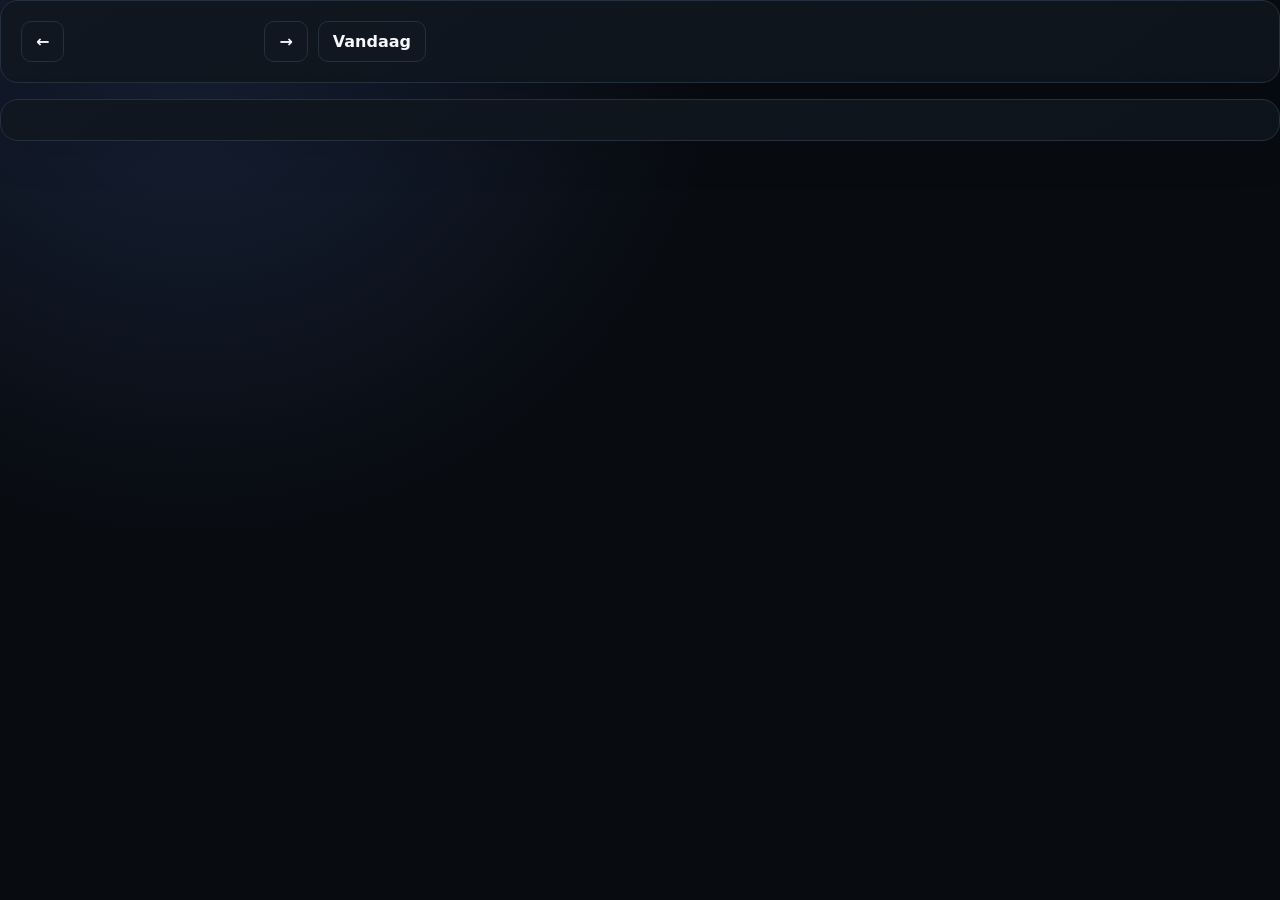
==== agenda.html @ 57651d12 "Add agenda.html as dedicated page" ====
<!doctype html><html lang="nl"><head><meta charset="utf-8"><meta name="viewport" content="width=device-width,initial-scale=1"><title>Agenda</title><link rel="stylesheet" href="style.css"></head><body data-page="agenda"><script src="app.js"></script><script>document.write(shellPage('Agenda','PLANNING','Plan afspraken, deadlines en belangrijke momenten.','+ Afspraak','event'))</script><div class="card"><div class="month-nav"><button class="btn" id="prevMonth">←</button><h2 id="monthTitle"></h2><button class="btn" id="nextMonth">→</button><button class="btn" id="todayMonth">Vandaag</button></div></div><div class="card" style="margin-top:16px"><div id="calendar" class="calendar"></div></div><div id="agendaList" class="items" style="margin-top:16px"></div><div class="modal-backdrop" id="modal"><div class="modal"><div class="modal-head"><h3 id="modalTitle"></h3><button class="modal-close" id="modalClose">×</button></div><form id="modalForm"></form></div></div><div class="toast" id="toast"></div></section></div></main></div></body></html>
---- style.css ----
:root{--bg:#080b10;--bg2:#0c1118;--sidebar:#0a0e14;--panel:#101720;--panel2:#151d27;--panel3:#1a2430;--text:#f5f7fb;--muted:#8995a5;--muted2:#647181;--line:#24303d;--accent:#7c9cff;--accent2:#9b7cff;--good:#55d6a0;--warn:#f3c969;--danger:#ff7180;--shadow:0 24px 70px #0007;--radius:18px}*{box-sizing:border-box}html{scroll-behavior:smooth}body{margin:0;min-height:100vh;background:radial-gradient(circle at 15% 0%,#18233a 0,#080b10 38%),var(--bg);color:var(--text);font-family:Inter,system-ui,-apple-system,sans-serif}body.light{--bg:#f3f6fa;--bg2:#eef2f7;--sidebar:#fff;--panel:#fff;--panel2:#f2f5f8;--panel3:#e9eef4;--text:#111722;--muted:#657181;--muted2:#8995a5;--line:#dce3eb;--shadow:0 20px 60px #18223516;background:var(--bg)}button,input,select,textarea{font:inherit}button{cursor:pointer}a{color:inherit}.app{min-height:100vh;display:flex}.sidebar{position:fixed;inset:0 auto 0 0;width:268px;background:color-mix(in srgb,var(--sidebar) 94%,transparent);border-right:1px solid var(--line);display:flex;flex-direction:column;z-index:50;backdrop-filter:blur(18px)}.brand{padding:22px 18px;border-bottom:1px solid var(--line);display:flex;gap:12px;align-items:center}.brand-mark{width:42px;height:42px;border-radius:13px;display:grid;place-items:center;background:linear-gradient(135deg,var(--accent),var(--accent2));font-weight:900;font-size:20px;box-shadow:0 8px 25px #7c9cff30}.brand strong{display:block}.brand span{display:block;font-size:11px;color:var(--muted);margin-top:3px}.nav-scroll{overflow-y:auto;overflow-x:hidden;flex:1;padding:13px 10px;scrollbar-width:thin}.nav-section{font-size:10px;letter-spacing:.14em;color:var(--muted2);font-weight:800;padding:13px 11px 7px}.nav-item{width:100%;border:0;background:transparent;color:var(--muted);display:flex;align-items:center;gap:11px;padding:11px 12px;border-radius:11px;margin:2px 0;text-align:left;transition:.16s;text-decoration:none}.nav-item .ico{width:21px;text-align:center;font-size:16px}.nav-item:hover{background:#ffffff09;color:var(--text);transform:translateX(1px)}.nav-item.active{background:linear-gradient(90deg,#7c9cff18,#9b7cff10);color:var(--text);box-shadow:inset 3px 0 var(--accent)}.sidebar-footer{border-top:1px solid var(--line);padding:12px}.mini-profile{display:flex;align-items:center;gap:10px;padding:9px;border-radius:12px;background:#ffffff05}.avatar{width:35px;height:35px;border-radius:10px;background:linear-gradient(135deg,var(--accent),var(--accent2));display:grid;place-items:center;font-weight:800}.mini-profile small{color:var(--muted);display:block;margin-top:2px}.main{margin-left:268px;width:calc(100% - 268px);min-width:0;min-height:100vh}.topbar{position:sticky;top:0;height:68px;display:flex;align-items:center;gap:14px;padding:0 clamp(18px,3vw,42px);background:color-mix(in srgb,var(--bg) 82%,transparent);border-bottom:1px solid var(--line);backdrop-filter:blur(18px);z-index:40}.menu{display:none;border:0;background:none;color:var(--text);font-size:22px}.crumb{font-weight:750}.top-search{margin-left:auto;max-width:340px;width:30vw;position:relative}.top-search input{width:100%;background:var(--panel);border:1px solid var(--line);color:var(--text);border-radius:11px;padding:9px 12px 9px 34px;outline:0}.top-search span{position:absolute;left:11px;top:7px;color:var(--muted)}.top-actions{display:flex;gap:8px}.icon-btn{width:38px;height:38px;border:1px solid var(--line);background:var(--panel);color:var(--text);border-radius:10px}.content{max-width:1500px;margin:auto;padding:32px clamp(18px,4vw,52px) 70px}.page-title{display:flex;justify-content:space-between;gap:18px;align-items:flex-end;margin-bottom:25px}.page-title h1{font-size:clamp(30px,4vw,48px);letter-spacing:-.05em;margin:4px 0}.page-title p{color:var(--muted);margin:0;line-height:1.6}.actions{display:flex;gap:8px;flex-wrap:wrap}.btn{border:1px solid var(--line);background:var(--panel);color:var(--text);border-radius:10px;padding:10px 14px;font-weight:700}.btn:hover{background:var(--panel2)}.btn.primary{border:0;background:linear-gradient(135deg,var(--accent),var(--accent2));color:white;box-shadow:0 10px 24px #7c9cff22}.btn.danger{color:var(--danger);border-color:#ff718033;background:#ff718010}.grid{display:grid;gap:16px}.grid-2{grid-template-columns:repeat(2,minmax(0,1fr))}.grid-4{grid-template-columns:repeat(4,minmax(0,1fr))}.card{background:linear-gradient(145deg,var(--panel),color-mix(in srgb,var(--panel) 85%,#000));border:1px solid var(--line);border-radius:var(--radius);padding:20px;box-shadow:0 12px 40px #0002}.card:hover{border-color:color-mix(in srgb,var(--accent) 28%,var(--line))}.card-head{display:flex;justify-content:space-between;gap:15px;align-items:flex-start}.card h3{margin:4px 0 0;font-size:16px}.muted{color:var(--muted)}.kicker,.eyebrow{color:var(--accent);font-size:10px;letter-spacing:.14em;font-weight:850}.hero{display:grid;grid-template-columns:1fr auto;gap:25px;align-items:end;margin-bottom:24px}.hero h1{font-size:clamp(34px,5vw,58px);letter-spacing:-.06em;margin:6px 0}.hero .dot{color:var(--accent)}.clock{font-size:clamp(34px,5vw,58px);font-weight:800;letter-spacing:-.06em}.date-line{color:var(--muted)}.search-card{display:flex;align-items:center;gap:8px;background:var(--panel);border:1px solid var(--line);padding:8px 9px 8px 15px;border-radius:16px;box-shadow:var(--shadow);margin-bottom:18px}.search-symbol{font-size:22px;color:var(--muted)}.search-card input{flex:1;min-width:0;border:0;outline:0;background:none;color:var(--text);font-size:15px}.select,.input,.setting input,.setting select,.modal input,.modal select,.modal textarea{border:1px solid var(--line);background:var(--panel2);color:var(--text);border-radius:9px;padding:10px;outline:0}.widget-grid{grid-template-columns:repeat(12,minmax(0,1fr));align-items:stretch}.widget{grid-column:span 4;min-width:0;position:relative}.widget.wide{grid-column:span 8}.widget.dragging{opacity:.45}.drag-handle{color:var(--muted2);cursor:grab}.weather-big{display:flex;align-items:center;gap:16px;margin-top:24px}.weather-temp{font-size:54px;font-weight:850;letter-spacing:-.07em}.weather-icon{font-size:32px}.weather-meta{display:grid;gap:4px}.list{display:grid;gap:8px;margin-top:14px}.list-row{display:flex;gap:10px;align-items:center;padding:10px 0;border-bottom:1px solid #ffffff08}.list-row:last-child{border-bottom:0}.row-main{flex:1;min-width:0}.row-main strong{display:block;white-space:nowrap;overflow:hidden;text-overflow:ellipsis}.row-main small{display:block;color:var(--muted);margin-top:3px}.check{width:21px;height:21px;border:1px solid #566477;background:transparent;border-radius:6px;color:white;flex:0 0 auto}.check.done{background:var(--good);border-color:var(--good)}.quick-grid{display:grid;grid-template-columns:repeat(4,1fr);gap:9px;margin-top:15px}.quick{min-height:78px;border:1px solid var(--line);border-radius:12px;background:#ffffff03;text-decoration:none;display:grid;place-items:center;align-content:center;gap:7px;font-size:11px}.quick:hover{background:#ffffff08}.quick b{font-size:21px}.progress{height:9px;background:#ffffff0a;border-radius:99px;overflow:hidden;margin:13px 0 7px}.bar{height:100%;border-radius:99px;background:linear-gradient(90deg,var(--accent),var(--accent2));transition:.3s}.goal-line{display:flex;justify-content:space-between;font-size:12px;color:var(--muted)}.empty{padding:25px;text-align:center;color:var(--muted);border:1px dashed var(--line);border-radius:13px}.toolbar{display:flex;gap:8px;align-items:center;flex-wrap:wrap;margin-bottom:16px}.filter{border:1px solid var(--line);background:var(--panel);color:var(--muted);border-radius:9px;padding:8px 12px}.filter.active{color:var(--text);background:var(--panel2)}.search-inline{flex:1;min-width:200px;background:var(--panel);border:1px solid var(--line);color:var(--text);border-radius:9px;padding:9px 11px;outline:0}.items{display:grid;gap:10px}.item{display:flex;align-items:center;gap:13px;padding:15px 16px;background:var(--panel);border:1px solid var(--line);border-radius:14px}.item-main{flex:1;min-width:0}.item-main strong{display:block}.item-main small{display:block;color:var(--muted);margin-top:4px}.item-actions{display:flex;gap:6px;flex-wrap:wrap}.tag{display:inline-flex;border:1px solid var(--line);background:#ffffff05;color:var(--muted);padding:4px 8px;border-radius:99px;font-size:10px;font-weight:750}.calendar{display:grid;grid-template-columns:repeat(7,1fr);gap:7px}.cal-head{text-align:center;color:var(--muted);font-size:11px;font-weight:800;padding:8px}.cal-day{min-height:105px;border:1px solid var(--line);border-radius:11px;background:var(--panel);padding:9px}.cal-day.muted-day{opacity:.45}.cal-day.today{border-color:var(--accent);box-shadow:inset 0 0 0 1px #7c9cff22}.day-number{font-weight:800}.day-events{display:grid;gap:4px;margin-top:8px}.day-event{font-size:10px;padding:4px 5px;border-radius:5px;background:#7c9cff15;color:var(--accent);white-space:nowrap;overflow:hidden;text-overflow:ellipsis}.month-nav{display:flex;align-items:center;gap:10px}.month-nav h2{margin:0;min-width:180px;text-align:center}.goal-grid,.link-grid,.habit-grid{display:grid;grid-template-columns:repeat(3,minmax(0,1fr));gap:15px}.goal-controls{display:flex;gap:7px;margin-top:13px}.goal-controls input{flex:1}.link-card{display:flex;align-items:center;gap:12px}.link-symbol{width:43px;height:43px;display:grid;place-items:center;border-radius:12px;background:#ffffff08;font-weight:800}.link-info{flex:1;min-width:0}.link-info strong,.link-info small{display:block;white-space:nowrap;overflow:hidden;text-overflow:ellipsis}.link-info small{color:var(--muted);margin-top:4px}.notes-layout{display:grid;grid-template-columns:280px 1fr;min-height:650px;border:1px solid var(--line);border-radius:16px;overflow:hidden;background:var(--panel)}.note-list{border-right:1px solid var(--line);overflow:auto}.note-list-head{padding:12px;border-bottom:1px solid var(--line)}.note-list-head input{width:100%;background:var(--panel2);border:1px solid var(--line);color:var(--text);padding:9px;border-radius:9px;outline:0}.note-item{padding:13px 15px;border:0;border-bottom:1px solid #ffffff08;background:none;color:var(--text);width:100%;text-align:left}.note-item.active{background:#7c9cff12}.note-item strong,.note-item small{display:block;white-space:nowrap;overflow:hidden;text-overflow:ellipsis}.note-item small{color:var(--muted);margin-top:4px}.note-editor{display:flex;flex-direction:column}.note-editor input{font-size:22px;font-weight:800;background:none;border:0;border-bottom:1px solid var(--line);color:var(--text);padding:19px;outline:0}.note-editor textarea{flex:1;min-height:500px;resize:none;background:none;border:0;color:var(--text);padding:20px;outline:0;line-height:1.75}.note-toolbar{padding:9px 15px;border-top:1px solid var(--line);color:var(--muted);font-size:11px}.settings-grid{display:grid;grid-template-columns:repeat(2,minmax(0,1fr));gap:15px}.setting{display:flex;flex-direction:column;gap:9px}.setting label{font-weight:800}.setting small{color:var(--muted);line-height:1.5}.segmented{display:flex;gap:5px}.segmented button{flex:1;border:1px solid var(--line);background:transparent;color:var(--muted);padding:9px;border-radius:8px}.segmented button.active{background:#ffffff0b;color:var(--text)}.dropzone{border:1px dashed var(--line);padding:28px;border-radius:14px;text-align:center;color:var(--muted)}.stats-number{font-size:34px;font-weight:850;letter-spacing:-.06em;margin-top:8px}.stat-card{min-height:135px}.chart{display:flex;align-items:flex-end;gap:8px;height:180px;padding-top:20px}.bar-col{flex:1;display:flex;flex-direction:column;align-items:center;justify-content:flex-end;height:100%;gap:6px}.bar-col i{width:100%;max-width:40px;background:linear-gradient(180deg,var(--accent),var(--accent2));border-radius:7px 7px 3px 3px;min-height:3px}.bar-col span{font-size:10px;color:var(--muted)}.timer{display:grid;place-items:center;text-align:center;padding:35px}.timer-display{font-size:clamp(70px,12vw,150px);font-weight:900;letter-spacing:-.08em}.timer-ring{width:min(420px,80vw);aspect-ratio:1;border-radius:50%;display:grid;place-items:center;border:10px solid #ffffff08;box-shadow:inset 0 0 0 2px var(--line)}.timer-controls{display:flex;gap:9px;justify-content:center;margin-top:25px;flex-wrap:wrap}.habit-card{display:grid;gap:12px}.habit-days{display:grid;grid-template-columns:repeat(7,1fr);gap:5px}.habit-day{aspect-ratio:1;border:1px solid var(--line);border-radius:7px;background:#ffffff03;color:var(--muted);font-size:10px}.habit-day.done{background:var(--good);color:#08120e;border-color:var(--good)}.modal-backdrop{position:fixed;inset:0;background:#0009;backdrop-filter:blur(8px);display:none;align-items:center;justify-content:center;padding:18px;z-index:100}.modal-backdrop.open{display:flex}.modal{width:min(560px,100%);max-height:90vh;overflow:auto;background:var(--panel);border:1px solid var(--line);border-radius:18px;padding:20px;box-shadow:var(--shadow)}.modal-head{display:flex;justify-content:space-between;align-items:center;margin-bottom:15px}.modal-head h3{margin:0}.modal-close{border:0;background:none;color:var(--muted);font-size:26px}.form-grid{display:grid;gap:11px}.form-grid label{font-size:12px;color:var(--muted)}.form-grid label input,.form-grid label select,.form-grid label textarea{display:block;margin-top:6px;width:100%}.form-grid textarea{min-height:100px;resize:vertical}.toast{position:fixed;right:20px;bottom:20px;z-index:150;background:var(--text);color:var(--bg);padding:11px 15px;border-radius:10px;font-size:13px;font-weight:750;opacity:0;transform:translateY(15px);pointer-events:none;transition:.2s}.toast.show{opacity:1;transform:none}.drag-note{padding:10px 12px;border:1px dashed var(--line);border-radius:10px;color:var(--muted);font-size:12px}@media(max-width:1050px){.widget{grid-column:span 6}.widget.wide{grid-column:span 12}.grid-4{grid-template-columns:repeat(2,1fr)}.goal-grid,.link-grid,.habit-grid{grid-template-columns:repeat(2,1fr)}}@media(max-width:820px){.sidebar{transform:translateX(-100%);transition:.2s;box-shadow:20px 0 60px #0008}.sidebar.open{transform:none}.main{margin-left:0;width:100%}.menu{display:block}.top-search{display:none}.grid-2,.settings-grid{grid-template-columns:1fr}.notes-layout{grid-template-columns:1fr}.note-list{max-height:230px;border-right:0;border-bottom:1px solid var(--line)}.page-title{align-items:flex-start;flex-direction:column}.calendar{gap:4px}.cal-day{min-height:80px}.day-events{display:none}}@media(max-width:580px){.content{padding:22px 14px 50px}.hero{grid-template-columns:1fr}.clock{font-size:38px}.search-card select{display:none}.widget,.widget.wide{grid-column:1/-1}.quick-grid{grid-template-columns:repeat(2,1fr)}.grid-4,.goal-grid,.link-grid,.habit-grid{grid-template-columns:1fr}.calendar{grid-template-columns:repeat(7,minmax(38px,1fr));overflow:auto}.cal-day{min-width:38px;min-height:58px;padding:6px}.month-nav h2{min-width:0;font-size:17px}.item{align-items:flex-start}.timer-ring{width:85vw}.timer-display{font-size:64px}}
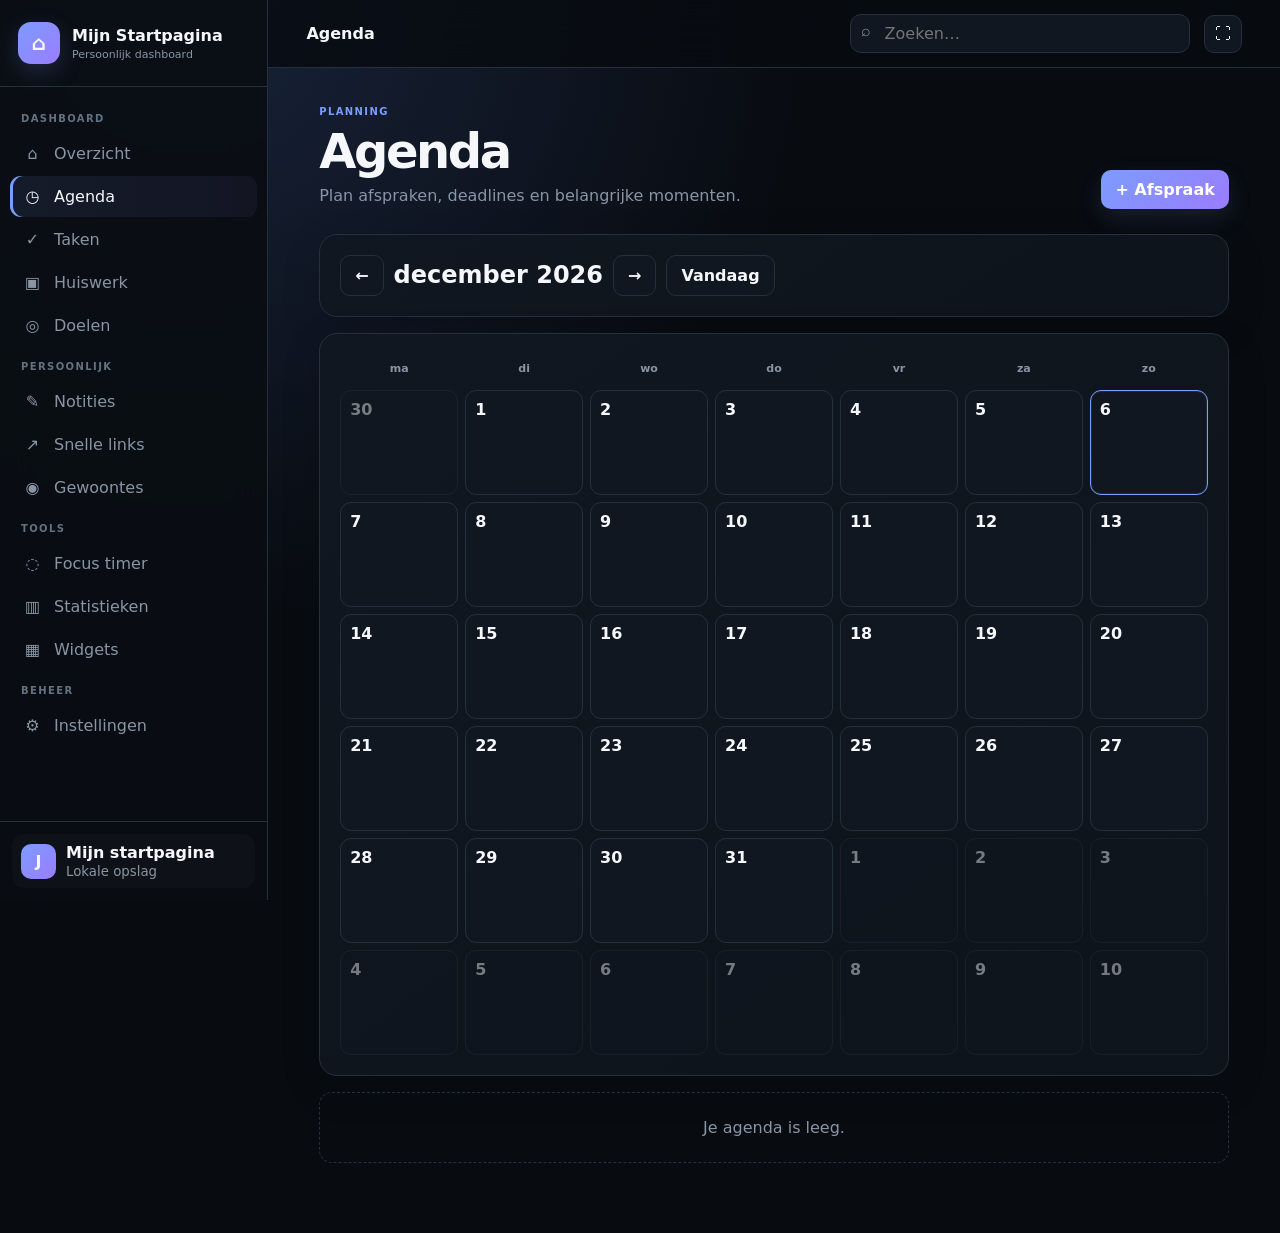
==== commit 30d32280: "Fix agenda script reference" ====
--- a/agenda.html
+++ b/agenda.html
@@ -1 +1 @@
-<!doctype html><html lang="nl"><head><meta charset="utf-8"><meta name="viewport" content="width=device-width,initial-scale=1"><title>Agenda</title><link rel="stylesheet" href="style.css"></head><body data-page="agenda"><script src="app.js"></script><script>document.write(shellPage('Agenda','PLANNING','Plan afspraken, deadlines en belangrijke momenten.','+ Afspraak','event'))</script><div class="card"><div class="month-nav"><button class="btn" id="prevMonth">←</button><h2 id="monthTitle"></h2><button class="btn" id="nextMonth">→</button><button class="btn" id="todayMonth">Vandaag</button></div></div><div class="card" style="margin-top:16px"><div id="calendar" class="calendar"></div></div><div id="agendaList" class="items" style="margin-top:16px"></div><div class="modal-backdrop" id="modal"><div class="modal"><div class="modal-head"><h3 id="modalTitle"></h3><button class="modal-close" id="modalClose">×</button></div><form id="modalForm"></form></div></div><div class="toast" id="toast"></div></section></div></main></div></body></html>+<!doctype html><html lang="nl"><head><meta charset="utf-8"><meta name="viewport" content="width=device-width,initial-scale=1"><title>Agenda</title><link rel="stylesheet" href="style.css"></head><body data-page="agenda"><script src="script.js"></script><script>document.write(shellPage('Agenda','PLANNING','Plan afspraken, deadlines en belangrijke momenten.','+ Afspraak','event'))</script><div class="card"><div class="month-nav"><button class="btn" id="prevMonth">←</button><h2 id="monthTitle"></h2><button class="btn" id="nextMonth">→</button><button class="btn" id="todayMonth">Vandaag</button></div></div><div class="card" style="margin-top:16px"><div id="calendar" class="calendar"></div></div><div id="agendaList" class="items" style="margin-top:16px"></div><div class="modal-backdrop" id="modal"><div class="modal"><div class="modal-head"><h3 id="modalTitle"></h3><button class="modal-close" id="modalClose">×</button></div><form id="modalForm"></form></div></div><div class="toast" id="toast"></div></section></div></main></div></body></html>
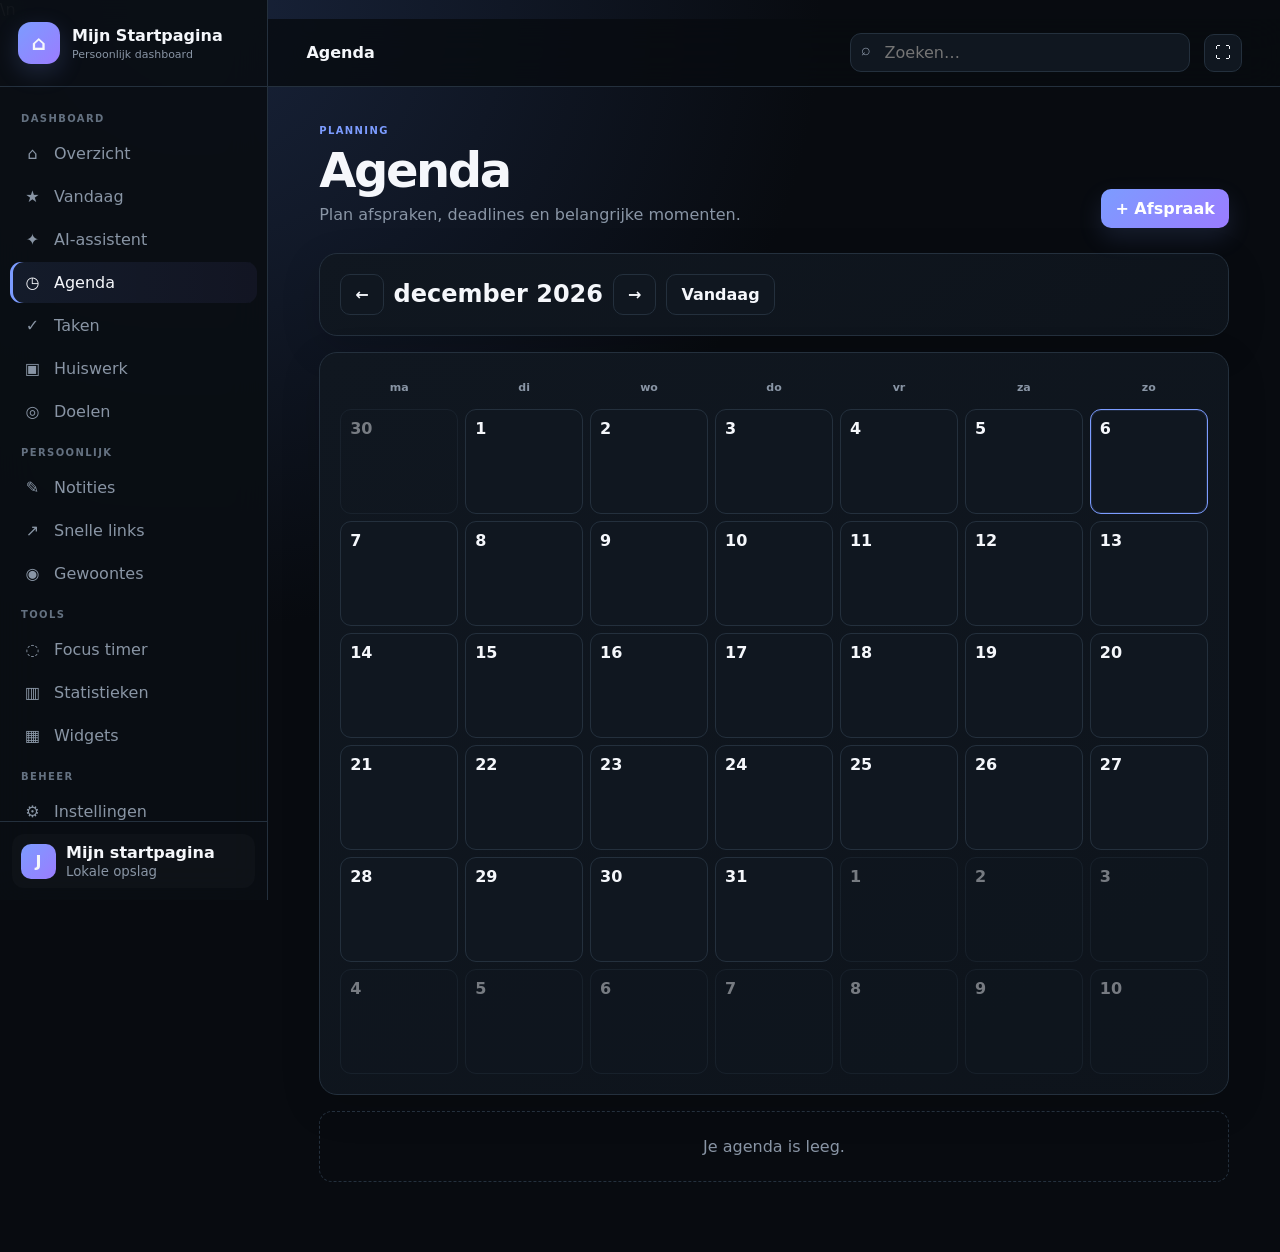
==== commit 77c5d592: "Connect pages to backend bridge" ====
--- a/agenda.html
+++ b/agenda.html
@@ -1 +1 @@
-<!doctype html><html lang="nl"><head><meta charset="utf-8"><meta name="viewport" content="width=device-width,initial-scale=1"><title>Agenda</title><link rel="stylesheet" href="style.css"></head><body data-page="agenda"><script src="script.js"></script><script>document.write(shellPage('Agenda','PLANNING','Plan afspraken, deadlines en belangrijke momenten.','+ Afspraak','event'))</script><div class="card"><div class="month-nav"><button class="btn" id="prevMonth">←</button><h2 id="monthTitle"></h2><button class="btn" id="nextMonth">→</button><button class="btn" id="todayMonth">Vandaag</button></div></div><div class="card" style="margin-top:16px"><div id="calendar" class="calendar"></div></div><div id="agendaList" class="items" style="margin-top:16px"></div><div class="modal-backdrop" id="modal"><div class="modal"><div class="modal-head"><h3 id="modalTitle"></h3><button class="modal-close" id="modalClose">×</button></div><form id="modalForm"></form></div></div><div class="toast" id="toast"></div></section></div></main></div></body></html>+<!doctype html><html lang="nl"><head><meta charset="utf-8"><meta name="viewport" content="width=device-width,initial-scale=1"><title>Agenda</title><link rel="stylesheet" href="style.css"></head><body data-page="agenda"><script src="backend-client.js"></script>\n    <script src="script.js"></script><script>document.write(shellPage('Agenda','PLANNING','Plan afspraken, deadlines en belangrijke momenten.','+ Afspraak','event'))</script><div class="card"><div class="month-nav"><button class="btn" id="prevMonth">←</button><h2 id="monthTitle"></h2><button class="btn" id="nextMonth">→</button><button class="btn" id="todayMonth">Vandaag</button></div></div><div class="card" style="margin-top:16px"><div id="calendar" class="calendar"></div></div><div id="agendaList" class="items" style="margin-top:16px"></div><div class="modal-backdrop" id="modal"><div class="modal"><div class="modal-head"><h3 id="modalTitle"></h3><button class="modal-close" id="modalClose">×</button></div><form id="modalForm"></form></div></div><div class="toast" id="toast"></div></section></div></main></div></body></html>
--- a/style.css
+++ b/style.css
@@ -1 +1,4 @@
-:root{--bg:#080b10;--bg2:#0c1118;--sidebar:#0a0e14;--panel:#101720;--panel2:#151d27;--panel3:#1a2430;--text:#f5f7fb;--muted:#8995a5;--muted2:#647181;--line:#24303d;--accent:#7c9cff;--accent2:#9b7cff;--good:#55d6a0;--warn:#f3c969;--danger:#ff7180;--shadow:0 24px 70px #0007;--radius:18px}*{box-sizing:border-box}html{scroll-behavior:smooth}body{margin:0;min-height:100vh;background:radial-gradient(circle at 15% 0%,#18233a 0,#080b10 38%),var(--bg);color:var(--text);font-family:Inter,system-ui,-apple-system,sans-serif}body.light{--bg:#f3f6fa;--bg2:#eef2f7;--sidebar:#fff;--panel:#fff;--panel2:#f2f5f8;--panel3:#e9eef4;--text:#111722;--muted:#657181;--muted2:#8995a5;--line:#dce3eb;--shadow:0 20px 60px #18223516;background:var(--bg)}button,input,select,textarea{font:inherit}button{cursor:pointer}a{color:inherit}.app{min-height:100vh;display:flex}.sidebar{position:fixed;inset:0 auto 0 0;width:268px;background:color-mix(in srgb,var(--sidebar) 94%,transparent);border-right:1px solid var(--line);display:flex;flex-direction:column;z-index:50;backdrop-filter:blur(18px)}.brand{padding:22px 18px;border-bottom:1px solid var(--line);display:flex;gap:12px;align-items:center}.brand-mark{width:42px;height:42px;border-radius:13px;display:grid;place-items:center;background:linear-gradient(135deg,var(--accent),var(--accent2));font-weight:900;font-size:20px;box-shadow:0 8px 25px #7c9cff30}.brand strong{display:block}.brand span{display:block;font-size:11px;color:var(--muted);margin-top:3px}.nav-scroll{overflow-y:auto;overflow-x:hidden;flex:1;padding:13px 10px;scrollbar-width:thin}.nav-section{font-size:10px;letter-spacing:.14em;color:var(--muted2);font-weight:800;padding:13px 11px 7px}.nav-item{width:100%;border:0;background:transparent;color:var(--muted);display:flex;align-items:center;gap:11px;padding:11px 12px;border-radius:11px;margin:2px 0;text-align:left;transition:.16s;text-decoration:none}.nav-item .ico{width:21px;text-align:center;font-size:16px}.nav-item:hover{background:#ffffff09;color:var(--text);transform:translateX(1px)}.nav-item.active{background:linear-gradient(90deg,#7c9cff18,#9b7cff10);color:var(--text);box-shadow:inset 3px 0 var(--accent)}.sidebar-footer{border-top:1px solid var(--line);padding:12px}.mini-profile{display:flex;align-items:center;gap:10px;padding:9px;border-radius:12px;background:#ffffff05}.avatar{width:35px;height:35px;border-radius:10px;background:linear-gradient(135deg,var(--accent),var(--accent2));display:grid;place-items:center;font-weight:800}.mini-profile small{color:var(--muted);display:block;margin-top:2px}.main{margin-left:268px;width:calc(100% - 268px);min-width:0;min-height:100vh}.topbar{position:sticky;top:0;height:68px;display:flex;align-items:center;gap:14px;padding:0 clamp(18px,3vw,42px);background:color-mix(in srgb,var(--bg) 82%,transparent);border-bottom:1px solid var(--line);backdrop-filter:blur(18px);z-index:40}.menu{display:none;border:0;background:none;color:var(--text);font-size:22px}.crumb{font-weight:750}.top-search{margin-left:auto;max-width:340px;width:30vw;position:relative}.top-search input{width:100%;background:var(--panel);border:1px solid var(--line);color:var(--text);border-radius:11px;padding:9px 12px 9px 34px;outline:0}.top-search span{position:absolute;left:11px;top:7px;color:var(--muted)}.top-actions{display:flex;gap:8px}.icon-btn{width:38px;height:38px;border:1px solid var(--line);background:var(--panel);color:var(--text);border-radius:10px}.content{max-width:1500px;margin:auto;padding:32px clamp(18px,4vw,52px) 70px}.page-title{display:flex;justify-content:space-between;gap:18px;align-items:flex-end;margin-bottom:25px}.page-title h1{font-size:clamp(30px,4vw,48px);letter-spacing:-.05em;margin:4px 0}.page-title p{color:var(--muted);margin:0;line-height:1.6}.actions{display:flex;gap:8px;flex-wrap:wrap}.btn{border:1px solid var(--line);background:var(--panel);color:var(--text);border-radius:10px;padding:10px 14px;font-weight:700}.btn:hover{background:var(--panel2)}.btn.primary{border:0;background:linear-gradient(135deg,var(--accent),var(--accent2));color:white;box-shadow:0 10px 24px #7c9cff22}.btn.danger{color:var(--danger);border-color:#ff718033;background:#ff718010}.grid{display:grid;gap:16px}.grid-2{grid-template-columns:repeat(2,minmax(0,1fr))}.grid-4{grid-template-columns:repeat(4,minmax(0,1fr))}.card{background:linear-gradient(145deg,var(--panel),color-mix(in srgb,var(--panel) 85%,#000));border:1px solid var(--line);border-radius:var(--radius);padding:20px;box-shadow:0 12px 40px #0002}.card:hover{border-color:color-mix(in srgb,var(--accent) 28%,var(--line))}.card-head{display:flex;justify-content:space-between;gap:15px;align-items:flex-start}.card h3{margin:4px 0 0;font-size:16px}.muted{color:var(--muted)}.kicker,.eyebrow{color:var(--accent);font-size:10px;letter-spacing:.14em;font-weight:850}.hero{display:grid;grid-template-columns:1fr auto;gap:25px;align-items:end;margin-bottom:24px}.hero h1{font-size:clamp(34px,5vw,58px);letter-spacing:-.06em;margin:6px 0}.hero .dot{color:var(--accent)}.clock{font-size:clamp(34px,5vw,58px);font-weight:800;letter-spacing:-.06em}.date-line{color:var(--muted)}.search-card{display:flex;align-items:center;gap:8px;background:var(--panel);border:1px solid var(--line);padding:8px 9px 8px 15px;border-radius:16px;box-shadow:var(--shadow);margin-bottom:18px}.search-symbol{font-size:22px;color:var(--muted)}.search-card input{flex:1;min-width:0;border:0;outline:0;background:none;color:var(--text);font-size:15px}.select,.input,.setting input,.setting select,.modal input,.modal select,.modal textarea{border:1px solid var(--line);background:var(--panel2);color:var(--text);border-radius:9px;padding:10px;outline:0}.widget-grid{grid-template-columns:repeat(12,minmax(0,1fr));align-items:stretch}.widget{grid-column:span 4;min-width:0;position:relative}.widget.wide{grid-column:span 8}.widget.dragging{opacity:.45}.drag-handle{color:var(--muted2);cursor:grab}.weather-big{display:flex;align-items:center;gap:16px;margin-top:24px}.weather-temp{font-size:54px;font-weight:850;letter-spacing:-.07em}.weather-icon{font-size:32px}.weather-meta{display:grid;gap:4px}.list{display:grid;gap:8px;margin-top:14px}.list-row{display:flex;gap:10px;align-items:center;padding:10px 0;border-bottom:1px solid #ffffff08}.list-row:last-child{border-bottom:0}.row-main{flex:1;min-width:0}.row-main strong{display:block;white-space:nowrap;overflow:hidden;text-overflow:ellipsis}.row-main small{display:block;color:var(--muted);margin-top:3px}.check{width:21px;height:21px;border:1px solid #566477;background:transparent;border-radius:6px;color:white;flex:0 0 auto}.check.done{background:var(--good);border-color:var(--good)}.quick-grid{display:grid;grid-template-columns:repeat(4,1fr);gap:9px;margin-top:15px}.quick{min-height:78px;border:1px solid var(--line);border-radius:12px;background:#ffffff03;text-decoration:none;display:grid;place-items:center;align-content:center;gap:7px;font-size:11px}.quick:hover{background:#ffffff08}.quick b{font-size:21px}.progress{height:9px;background:#ffffff0a;border-radius:99px;overflow:hidden;margin:13px 0 7px}.bar{height:100%;border-radius:99px;background:linear-gradient(90deg,var(--accent),var(--accent2));transition:.3s}.goal-line{display:flex;justify-content:space-between;font-size:12px;color:var(--muted)}.empty{padding:25px;text-align:center;color:var(--muted);border:1px dashed var(--line);border-radius:13px}.toolbar{display:flex;gap:8px;align-items:center;flex-wrap:wrap;margin-bottom:16px}.filter{border:1px solid var(--line);background:var(--panel);color:var(--muted);border-radius:9px;padding:8px 12px}.filter.active{color:var(--text);background:var(--panel2)}.search-inline{flex:1;min-width:200px;background:var(--panel);border:1px solid var(--line);color:var(--text);border-radius:9px;padding:9px 11px;outline:0}.items{display:grid;gap:10px}.item{display:flex;align-items:center;gap:13px;padding:15px 16px;background:var(--panel);border:1px solid var(--line);border-radius:14px}.item-main{flex:1;min-width:0}.item-main strong{display:block}.item-main small{display:block;color:var(--muted);margin-top:4px}.item-actions{display:flex;gap:6px;flex-wrap:wrap}.tag{display:inline-flex;border:1px solid var(--line);background:#ffffff05;color:var(--muted);padding:4px 8px;border-radius:99px;font-size:10px;font-weight:750}.calendar{display:grid;grid-template-columns:repeat(7,1fr);gap:7px}.cal-head{text-align:center;color:var(--muted);font-size:11px;font-weight:800;padding:8px}.cal-day{min-height:105px;border:1px solid var(--line);border-radius:11px;background:var(--panel);padding:9px}.cal-day.muted-day{opacity:.45}.cal-day.today{border-color:var(--accent);box-shadow:inset 0 0 0 1px #7c9cff22}.day-number{font-weight:800}.day-events{display:grid;gap:4px;margin-top:8px}.day-event{font-size:10px;padding:4px 5px;border-radius:5px;background:#7c9cff15;color:var(--accent);white-space:nowrap;overflow:hidden;text-overflow:ellipsis}.month-nav{display:flex;align-items:center;gap:10px}.month-nav h2{margin:0;min-width:180px;text-align:center}.goal-grid,.link-grid,.habit-grid{display:grid;grid-template-columns:repeat(3,minmax(0,1fr));gap:15px}.goal-controls{display:flex;gap:7px;margin-top:13px}.goal-controls input{flex:1}.link-card{display:flex;align-items:center;gap:12px}.link-symbol{width:43px;height:43px;display:grid;place-items:center;border-radius:12px;background:#ffffff08;font-weight:800}.link-info{flex:1;min-width:0}.link-info strong,.link-info small{display:block;white-space:nowrap;overflow:hidden;text-overflow:ellipsis}.link-info small{color:var(--muted);margin-top:4px}.notes-layout{display:grid;grid-template-columns:280px 1fr;min-height:650px;border:1px solid var(--line);border-radius:16px;overflow:hidden;background:var(--panel)}.note-list{border-right:1px solid var(--line);overflow:auto}.note-list-head{padding:12px;border-bottom:1px solid var(--line)}.note-list-head input{width:100%;background:var(--panel2);border:1px solid var(--line);color:var(--text);padding:9px;border-radius:9px;outline:0}.note-item{padding:13px 15px;border:0;border-bottom:1px solid #ffffff08;background:none;color:var(--text);width:100%;text-align:left}.note-item.active{background:#7c9cff12}.note-item strong,.note-item small{display:block;white-space:nowrap;overflow:hidden;text-overflow:ellipsis}.note-item small{color:var(--muted);margin-top:4px}.note-editor{display:flex;flex-direction:column}.note-editor input{font-size:22px;font-weight:800;background:none;border:0;border-bottom:1px solid var(--line);color:var(--text);padding:19px;outline:0}.note-editor textarea{flex:1;min-height:500px;resize:none;background:none;border:0;color:var(--text);padding:20px;outline:0;line-height:1.75}.note-toolbar{padding:9px 15px;border-top:1px solid var(--line);color:var(--muted);font-size:11px}.settings-grid{display:grid;grid-template-columns:repeat(2,minmax(0,1fr));gap:15px}.setting{display:flex;flex-direction:column;gap:9px}.setting label{font-weight:800}.setting small{color:var(--muted);line-height:1.5}.segmented{display:flex;gap:5px}.segmented button{flex:1;border:1px solid var(--line);background:transparent;color:var(--muted);padding:9px;border-radius:8px}.segmented button.active{background:#ffffff0b;color:var(--text)}.dropzone{border:1px dashed var(--line);padding:28px;border-radius:14px;text-align:center;color:var(--muted)}.stats-number{font-size:34px;font-weight:850;letter-spacing:-.06em;margin-top:8px}.stat-card{min-height:135px}.chart{display:flex;align-items:flex-end;gap:8px;height:180px;padding-top:20px}.bar-col{flex:1;display:flex;flex-direction:column;align-items:center;justify-content:flex-end;height:100%;gap:6px}.bar-col i{width:100%;max-width:40px;background:linear-gradient(180deg,var(--accent),var(--accent2));border-radius:7px 7px 3px 3px;min-height:3px}.bar-col span{font-size:10px;color:var(--muted)}.timer{display:grid;place-items:center;text-align:center;padding:35px}.timer-display{font-size:clamp(70px,12vw,150px);font-weight:900;letter-spacing:-.08em}.timer-ring{width:min(420px,80vw);aspect-ratio:1;border-radius:50%;display:grid;place-items:center;border:10px solid #ffffff08;box-shadow:inset 0 0 0 2px var(--line)}.timer-controls{display:flex;gap:9px;justify-content:center;margin-top:25px;flex-wrap:wrap}.habit-card{display:grid;gap:12px}.habit-days{display:grid;grid-template-columns:repeat(7,1fr);gap:5px}.habit-day{aspect-ratio:1;border:1px solid var(--line);border-radius:7px;background:#ffffff03;color:var(--muted);font-size:10px}.habit-day.done{background:var(--good);color:#08120e;border-color:var(--good)}.modal-backdrop{position:fixed;inset:0;background:#0009;backdrop-filter:blur(8px);display:none;align-items:center;justify-content:center;padding:18px;z-index:100}.modal-backdrop.open{display:flex}.modal{width:min(560px,100%);max-height:90vh;overflow:auto;background:var(--panel);border:1px solid var(--line);border-radius:18px;padding:20px;box-shadow:var(--shadow)}.modal-head{display:flex;justify-content:space-between;align-items:center;margin-bottom:15px}.modal-head h3{margin:0}.modal-close{border:0;background:none;color:var(--muted);font-size:26px}.form-grid{display:grid;gap:11px}.form-grid label{font-size:12px;color:var(--muted)}.form-grid label input,.form-grid label select,.form-grid label textarea{display:block;margin-top:6px;width:100%}.form-grid textarea{min-height:100px;resize:vertical}.toast{position:fixed;right:20px;bottom:20px;z-index:150;background:var(--text);color:var(--bg);padding:11px 15px;border-radius:10px;font-size:13px;font-weight:750;opacity:0;transform:translateY(15px);pointer-events:none;transition:.2s}.toast.show{opacity:1;transform:none}.drag-note{padding:10px 12px;border:1px dashed var(--line);border-radius:10px;color:var(--muted);font-size:12px}@media(max-width:1050px){.widget{grid-column:span 6}.widget.wide{grid-column:span 12}.grid-4{grid-template-columns:repeat(2,1fr)}.goal-grid,.link-grid,.habit-grid{grid-template-columns:repeat(2,1fr)}}@media(max-width:820px){.sidebar{transform:translateX(-100%);transition:.2s;box-shadow:20px 0 60px #0008}.sidebar.open{transform:none}.main{margin-left:0;width:100%}.menu{display:block}.top-search{display:none}.grid-2,.settings-grid{grid-template-columns:1fr}.notes-layout{grid-template-columns:1fr}.note-list{max-height:230px;border-right:0;border-bottom:1px solid var(--line)}.page-title{align-items:flex-start;flex-direction:column}.calendar{gap:4px}.cal-day{min-height:80px}.day-events{display:none}}@media(max-width:580px){.content{padding:22px 14px 50px}.hero{grid-template-columns:1fr}.clock{font-size:38px}.search-card select{display:none}.widget,.widget.wide{grid-column:1/-1}.quick-grid{grid-template-columns:repeat(2,1fr)}.grid-4,.goal-grid,.link-grid,.habit-grid{grid-template-columns:1fr}.calendar{grid-template-columns:repeat(7,minmax(38px,1fr));overflow:auto}.cal-day{min-width:38px;min-height:58px;padding:6px}.month-nav h2{min-width:0;font-size:17px}.item{align-items:flex-start}.timer-ring{width:85vw}.timer-display{font-size:64px}}+:root{--bg:#080b10;--bg2:#0c1118;--sidebar:#0a0e14;--panel:#101720;--panel2:#151d27;--panel3:#1a2430;--text:#f5f7fb;--muted:#8995a5;--muted2:#647181;--line:#24303d;--accent:#7c9cff;--accent2:#9b7cff;--good:#55d6a0;--warn:#f3c969;--danger:#ff7180;--shadow:0 24px 70px #0007;--radius:18px}*{box-sizing:border-box}html{scroll-behavior:smooth}body{margin:0;min-height:100vh;background:radial-gradient(circle at 15% 0%,#18233a 0,#080b10 38%),var(--bg);color:var(--text);font-family:Inter,system-ui,-apple-system,sans-serif}body.light{--bg:#f3f6fa;--bg2:#eef2f7;--sidebar:#fff;--panel:#fff;--panel2:#f2f5f8;--panel3:#e9eef4;--text:#111722;--muted:#657181;--muted2:#8995a5;--line:#dce3eb;--shadow:0 20px 60px #18223516;background:var(--bg)}button,input,select,textarea{font:inherit}button{cursor:pointer}a{color:inherit}.app{min-height:100vh;display:flex}.sidebar{position:fixed;inset:0 auto 0 0;width:268px;background:color-mix(in srgb,var(--sidebar) 94%,transparent);border-right:1px solid var(--line);display:flex;flex-direction:column;z-index:50;backdrop-filter:blur(18px)}.brand{padding:22px 18px;border-bottom:1px solid var(--line);display:flex;gap:12px;align-items:center}.brand-mark{width:42px;height:42px;border-radius:13px;display:grid;place-items:center;background:linear-gradient(135deg,var(--accent),var(--accent2));font-weight:900;font-size:20px;box-shadow:0 8px 25px #7c9cff30}.brand strong{display:block}.brand span{display:block;font-size:11px;color:var(--muted);margin-top:3px}.nav-scroll{overflow-y:auto;overflow-x:hidden;flex:1;padding:13px 10px;scrollbar-width:thin}.nav-section{font-size:10px;letter-spacing:.14em;color:var(--muted2);font-weight:800;padding:13px 11px 7px}.nav-item{width:100%;border:0;background:transparent;color:var(--muted);display:flex;align-items:center;gap:11px;padding:11px 12px;border-radius:11px;margin:2px 0;text-align:left;transition:.16s;text-decoration:none}.nav-item .ico{width:21px;text-align:center;font-size:16px}.nav-item:hover{background:#ffffff09;color:var(--text);transform:translateX(1px)}.nav-item.active{background:linear-gradient(90deg,#7c9cff18,#9b7cff10);color:var(--text);box-shadow:inset 3px 0 var(--accent)}.sidebar-footer{border-top:1px solid var(--line);padding:12px}.mini-profile{display:flex;align-items:center;gap:10px;padding:9px;border-radius:12px;background:#ffffff05}.avatar{width:35px;height:35px;border-radius:10px;background:linear-gradient(135deg,var(--accent),var(--accent2));display:grid;place-items:center;font-weight:800}.mini-profile small{color:var(--muted);display:block;margin-top:2px}.main{margin-left:268px;width:calc(100% - 268px);min-width:0;min-height:100vh}.topbar{position:sticky;top:0;height:68px;display:flex;align-items:center;gap:14px;padding:0 clamp(18px,3vw,42px);background:color-mix(in srgb,var(--bg) 82%,transparent);border-bottom:1px solid var(--line);backdrop-filter:blur(18px);z-index:40}.menu{display:none;border:0;background:none;color:var(--text);font-size:22px}.crumb{font-weight:750}.top-search{margin-left:auto;max-width:340px;width:30vw;position:relative}.top-search input{width:100%;background:var(--panel);border:1px solid var(--line);color:var(--text);border-radius:11px;padding:9px 12px 9px 34px;outline:0}.top-search span{position:absolute;left:11px;top:7px;color:var(--muted)}.top-actions{display:flex;gap:8px}.icon-btn{width:38px;height:38px;border:1px solid var(--line);background:var(--panel);color:var(--text);border-radius:10px}.content{max-width:1500px;margin:auto;padding:32px clamp(18px,4vw,52px) 70px}.page-title{display:flex;justify-content:space-between;gap:18px;align-items:flex-end;margin-bottom:25px}.page-title h1{font-size:clamp(30px,4vw,48px);letter-spacing:-.05em;margin:4px 0}.page-title p{color:var(--muted);margin:0;line-height:1.6}.actions{display:flex;gap:8px;flex-wrap:wrap}.btn{border:1px solid var(--line);background:var(--panel);color:var(--text);border-radius:10px;padding:10px 14px;font-weight:700}.btn:hover{background:var(--panel2)}.btn.primary{border:0;background:linear-gradient(135deg,var(--accent),var(--accent2));color:white;box-shadow:0 10px 24px #7c9cff22}.btn.danger{color:var(--danger);border-color:#ff718033;background:#ff718010}.grid{display:grid;gap:16px}.grid-2{grid-template-columns:repeat(2,minmax(0,1fr))}.grid-4{grid-template-columns:repeat(4,minmax(0,1fr))}.card{background:linear-gradient(145deg,var(--panel),color-mix(in srgb,var(--panel) 85%,#000));border:1px solid var(--line);border-radius:var(--radius);padding:20px;box-shadow:0 12px 40px #0002}.card:hover{border-color:color-mix(in srgb,var(--accent) 28%,var(--line))}.card-head{display:flex;justify-content:space-between;gap:15px;align-items:flex-start}.card h3{margin:4px 0 0;font-size:16px}.muted{color:var(--muted)}.kicker,.eyebrow{color:var(--accent);font-size:10px;letter-spacing:.14em;font-weight:850}.hero{display:grid;grid-template-columns:1fr auto;gap:25px;align-items:end;margin-bottom:24px}.hero h1{font-size:clamp(34px,5vw,58px);letter-spacing:-.06em;margin:6px 0}.hero .dot{color:var(--accent)}.clock{font-size:clamp(34px,5vw,58px);font-weight:800;letter-spacing:-.06em}.date-line{color:var(--muted)}.search-card{display:flex;align-items:center;gap:8px;background:var(--panel);border:1px solid var(--line);padding:8px 9px 8px 15px;border-radius:16px;box-shadow:var(--shadow);margin-bottom:18px}.search-symbol{font-size:22px;color:var(--muted)}.search-card input{flex:1;min-width:0;border:0;outline:0;background:none;color:var(--text);font-size:15px}.select,.input,.setting input,.setting select,.modal input,.modal select,.modal textarea{border:1px solid var(--line);background:var(--panel2);color:var(--text);border-radius:9px;padding:10px;outline:0}.widget-grid{grid-template-columns:repeat(12,minmax(0,1fr));align-items:stretch}.widget{grid-column:span 4;min-width:0;position:relative}.widget.wide{grid-column:span 8}.widget.dragging{opacity:.45}.drag-handle{color:var(--muted2);cursor:grab}.weather-big{display:flex;align-items:center;gap:16px;margin-top:24px}.weather-temp{font-size:54px;font-weight:850;letter-spacing:-.07em}.weather-icon{font-size:32px}.weather-meta{display:grid;gap:4px}.list{display:grid;gap:8px;margin-top:14px}.list-row{display:flex;gap:10px;align-items:center;padding:10px 0;border-bottom:1px solid #ffffff08}.list-row:last-child{border-bottom:0}.row-main{flex:1;min-width:0}.row-main strong{display:block;white-space:nowrap;overflow:hidden;text-overflow:ellipsis}.row-main small{display:block;color:var(--muted);margin-top:3px}.check{width:21px;height:21px;border:1px solid #566477;background:transparent;border-radius:6px;color:white;flex:0 0 auto}.check.done{background:var(--good);border-color:var(--good)}.quick-grid{display:grid;grid-template-columns:repeat(4,1fr);gap:9px;margin-top:15px}.quick{min-height:78px;border:1px solid var(--line);border-radius:12px;background:#ffffff03;text-decoration:none;display:grid;place-items:center;align-content:center;gap:7px;font-size:11px}.quick:hover{background:#ffffff08}.quick b{font-size:21px}.progress{height:9px;background:#ffffff0a;border-radius:99px;overflow:hidden;margin:13px 0 7px}.bar{height:100%;border-radius:99px;background:linear-gradient(90deg,var(--accent),var(--accent2));transition:.3s}.goal-line{display:flex;justify-content:space-between;font-size:12px;color:var(--muted)}.empty{padding:25px;text-align:center;color:var(--muted);border:1px dashed var(--line);border-radius:13px}.toolbar{display:flex;gap:8px;align-items:center;flex-wrap:wrap;margin-bottom:16px}.filter{border:1px solid var(--line);background:var(--panel);color:var(--muted);border-radius:9px;padding:8px 12px}.filter.active{color:var(--text);background:var(--panel2)}.search-inline{flex:1;min-width:200px;background:var(--panel);border:1px solid var(--line);color:var(--text);border-radius:9px;padding:9px 11px;outline:0}.items{display:grid;gap:10px}.item{display:flex;align-items:center;gap:13px;padding:15px 16px;background:var(--panel);border:1px solid var(--line);border-radius:14px}.item-main{flex:1;min-width:0}.item-main strong{display:block}.item-main small{display:block;color:var(--muted);margin-top:4px}.item-actions{display:flex;gap:6px;flex-wrap:wrap}.tag{display:inline-flex;border:1px solid var(--line);background:#ffffff05;color:var(--muted);padding:4px 8px;border-radius:99px;font-size:10px;font-weight:750}.calendar{display:grid;grid-template-columns:repeat(7,1fr);gap:7px}.cal-head{text-align:center;color:var(--muted);font-size:11px;font-weight:800;padding:8px}.cal-day{min-height:105px;border:1px solid var(--line);border-radius:11px;background:var(--panel);padding:9px}.cal-day.muted-day{opacity:.45}.cal-day.today{border-color:var(--accent);box-shadow:inset 0 0 0 1px #7c9cff22}.day-number{font-weight:800}.day-events{display:grid;gap:4px;margin-top:8px}.day-event{font-size:10px;padding:4px 5px;border-radius:5px;background:#7c9cff15;color:var(--accent);white-space:nowrap;overflow:hidden;text-overflow:ellipsis}.month-nav{display:flex;align-items:center;gap:10px}.month-nav h2{margin:0;min-width:180px;text-align:center}.goal-grid,.link-grid,.habit-grid{display:grid;grid-template-columns:repeat(3,minmax(0,1fr));gap:15px}.goal-controls{display:flex;gap:7px;margin-top:13px}.goal-controls input{flex:1}.link-card{display:flex;align-items:center;gap:12px}.link-symbol{width:43px;height:43px;display:grid;place-items:center;border-radius:12px;background:#ffffff08;font-weight:800}.link-info{flex:1;min-width:0}.link-info strong,.link-info small{display:block;white-space:nowrap;overflow:hidden;text-overflow:ellipsis}.link-info small{color:var(--muted);margin-top:4px}.notes-layout{display:grid;grid-template-columns:280px 1fr;min-height:650px;border:1px solid var(--line);border-radius:16px;overflow:hidden;background:var(--panel)}.note-list{border-right:1px solid var(--line);overflow:auto}.note-list-head{padding:12px;border-bottom:1px solid var(--line)}.note-list-head input{width:100%;background:var(--panel2);border:1px solid var(--line);color:var(--text);padding:9px;border-radius:9px;outline:0}.note-item{padding:13px 15px;border:0;border-bottom:1px solid #ffffff08;background:none;color:var(--text);width:100%;text-align:left}.note-item.active{background:#7c9cff12}.note-item strong,.note-item small{display:block;white-space:nowrap;overflow:hidden;text-overflow:ellipsis}.note-item small{color:var(--muted);margin-top:4px}.note-editor{display:flex;flex-direction:column}.note-editor input{font-size:22px;font-weight:800;background:none;border:0;border-bottom:1px solid var(--line);color:var(--text);padding:19px;outline:0}.note-editor textarea{flex:1;min-height:500px;resize:none;background:none;border:0;color:var(--text);padding:20px;outline:0;line-height:1.75}.note-toolbar{padding:9px 15px;border-top:1px solid var(--line);color:var(--muted);font-size:11px}.settings-grid{display:grid;grid-template-columns:repeat(2,minmax(0,1fr));gap:15px}.setting{display:flex;flex-direction:column;gap:9px}.setting label{font-weight:800}.setting small{color:var(--muted);line-height:1.5}.segmented{display:flex;gap:5px}.segmented button{flex:1;border:1px solid var(--line);background:transparent;color:var(--muted);padding:9px;border-radius:8px}.segmented button.active{background:#ffffff0b;color:var(--text)}.dropzone{border:1px dashed var(--line);padding:28px;border-radius:14px;text-align:center;color:var(--muted)}.stats-number{font-size:34px;font-weight:850;letter-spacing:-.06em;margin-top:8px}.stat-card{min-height:135px}.chart{display:flex;align-items:flex-end;gap:8px;height:180px;padding-top:20px}.bar-col{flex:1;display:flex;flex-direction:column;align-items:center;justify-content:flex-end;height:100%;gap:6px}.bar-col i{width:100%;max-width:40px;background:linear-gradient(180deg,var(--accent),var(--accent2));border-radius:7px 7px 3px 3px;min-height:3px}.bar-col span{font-size:10px;color:var(--muted)}.timer{display:grid;place-items:center;text-align:center;padding:35px}.timer-display{font-size:clamp(70px,12vw,150px);font-weight:900;letter-spacing:-.08em}.timer-ring{width:min(420px,80vw);aspect-ratio:1;border-radius:50%;display:grid;place-items:center;border:10px solid #ffffff08;box-shadow:inset 0 0 0 2px var(--line)}.timer-controls{display:flex;gap:9px;justify-content:center;margin-top:25px;flex-wrap:wrap}.habit-card{display:grid;gap:12px}.habit-days{display:grid;grid-template-columns:repeat(7,1fr);gap:5px}.habit-day{aspect-ratio:1;border:1px solid var(--line);border-radius:7px;background:#ffffff03;color:var(--muted);font-size:10px}.habit-day.done{background:var(--good);color:#08120e;border-color:var(--good)}.modal-backdrop{position:fixed;inset:0;background:#0009;backdrop-filter:blur(8px);display:none;align-items:center;justify-content:center;padding:18px;z-index:100}.modal-backdrop.open{display:flex}.modal{width:min(560px,100%);max-height:90vh;overflow:auto;background:var(--panel);border:1px solid var(--line);border-radius:18px;padding:20px;box-shadow:var(--shadow)}.modal-head{display:flex;justify-content:space-between;align-items:center;margin-bottom:15px}.modal-head h3{margin:0}.modal-close{border:0;background:none;color:var(--muted);font-size:26px}.form-grid{display:grid;gap:11px}.form-grid label{font-size:12px;color:var(--muted)}.form-grid label input,.form-grid label select,.form-grid label textarea{display:block;margin-top:6px;width:100%}.form-grid textarea{min-height:100px;resize:vertical}.toast{position:fixed;right:20px;bottom:20px;z-index:150;background:var(--text);color:var(--bg);padding:11px 15px;border-radius:10px;font-size:13px;font-weight:750;opacity:0;transform:translateY(15px);pointer-events:none;transition:.2s}.toast.show{opacity:1;transform:none}.drag-note{padding:10px 12px;border:1px dashed var(--line);border-radius:10px;color:var(--muted);font-size:12px}@media(max-width:1050px){.widget{grid-column:span 6}.widget.wide{grid-column:span 12}.grid-4{grid-template-columns:repeat(2,1fr)}.goal-grid,.link-grid,.habit-grid{grid-template-columns:repeat(2,1fr)}}@media(max-width:820px){.sidebar{transform:translateX(-100%);transition:.2s;box-shadow:20px 0 60px #0008}.sidebar.open{transform:none}.main{margin-left:0;width:100%}.menu{display:block}.top-search{display:none}.grid-2,.settings-grid{grid-template-columns:1fr}.notes-layout{grid-template-columns:1fr}.note-list{max-height:230px;border-right:0;border-bottom:1px solid var(--line)}.page-title{align-items:flex-start;flex-direction:column}.calendar{gap:4px}.cal-day{min-height:80px}.day-events{display:none}}@media(max-width:580px){.content{padding:22px 14px 50px}.hero{grid-template-columns:1fr}.clock{font-size:38px}.search-card select{display:none}.widget,.widget.wide{grid-column:1/-1}.quick-grid{grid-template-columns:repeat(2,1fr)}.grid-4,.goal-grid,.link-grid,.habit-grid{grid-template-columns:1fr}.calendar{grid-template-columns:repeat(7,minmax(38px,1fr));overflow:auto}.cal-day{min-width:38px;min-height:58px;padding:6px}.month-nav h2{min-width:0;font-size:17px}.item{align-items:flex-start}.timer-ring{width:85vw}.timer-display{font-size:64px}}
+.today-grid{display:grid;grid-template-columns:1fr 1fr;gap:16px}.today-grid .wide{grid-column:1/-1}.priority-panel{display:flex;gap:18px;align-items:center;min-height:150px}.priority-icon{width:58px;height:58px;border-radius:18px;display:grid;place-items:center;background:linear-gradient(135deg,var(--accent),var(--accent2));color:#fff;font-size:28px;font-weight:800}.ai-layout{display:grid;grid-template-columns:minmax(0,1.7fr) minmax(280px,.8fr);gap:16px}.ai-chat{display:flex;flex-direction:column;min-height:650px}.ai-messages{flex:1;overflow:auto;padding:20px 4px;display:flex;flex-direction:column;gap:12px}.ai-message{max-width:78%;padding:14px 16px;border:1px solid var(--line);border-radius:18px;background:var(--panel2)}.ai-message.user{align-self:flex-end}.ai-message p{margin:6px 0 0;line-height:1.55}.ai-input{display:flex;gap:10px;border-top:1px solid var(--line);padding-top:14px}.ai-input textarea{flex:1;resize:none}.ai-actions{display:grid;gap:8px;margin-top:14px}.ai-actions button{border:1px solid var(--line);background:var(--panel2);color:var(--text);padding:13px;border-radius:12px;text-align:left;cursor:pointer}.status-pill{font-size:12px;padding:6px 10px;border-radius:999px;background:var(--panel3);color:var(--muted)}.drag-note{padding:14px 16px;border:1px dashed var(--line);border-radius:14px;color:var(--muted)}@media(max-width:850px){.ai-layout,.today-grid{grid-template-columns:1fr}.today-grid .wide{grid-column:auto}.ai-message{max-width:92%}.ai-input{flex-direction:column}}
+
+.important-card{margin-bottom:16px;display:flex;align-items:center;justify-content:space-between;gap:20px;background:linear-gradient(135deg,var(--panel),var(--panel2));border-color:#7c9cff55}.important-copy p{margin:7px 0 0;color:var(--muted)}
